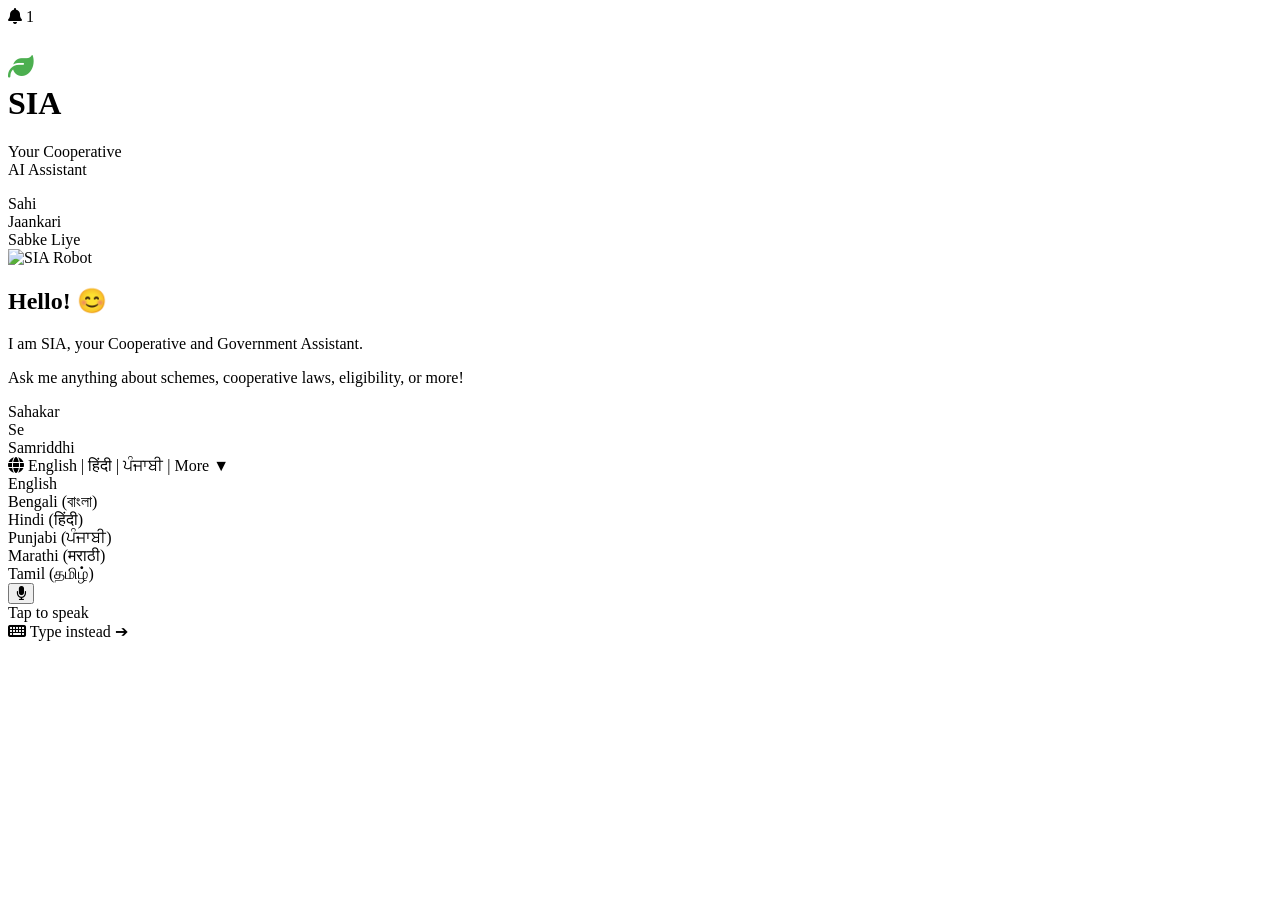
==== frontend/index.html @ 1b1391f3 "Add SIA robot and updated background" ====
<!DOCTYPE html>
<html lang="en">
<head>
    <meta charset="UTF-8">
    <meta name="viewport" content="width=device-width, initial-scale=1.0">
    <title>SIA - Your Cooperative AI Assistant</title>
    <link rel="stylesheet" href="/static/style.css">
    <link href="https://fonts.googleapis.com/css2?family=Caveat:wght@600&family=Poppins:wght@400;500;600;700&display=swap" rel="stylesheet">
    <link rel="stylesheet" href="https://cdnjs.cloudflare.com/ajax/libs/font-awesome/6.4.0/css/all.min.css">
</head>
<body>
    <div class="app-container">
    <div class="background-overlay">
        <div class="inbox-container glass-effect" id="inboxBtn">
            <i class="fa-solid fa-bell"></i>
            <span class="badge" id="messageBadge">1</span>
        </div>
    </div>

        <header class="logo-container fade-in">
            <h1 class="logo-title"><i class="fa-solid fa-leaf" style="color: #4CAF50; font-size: 0.8em; margin-bottom: 5px;"></i><br>SIA</h1>
            <p class="logo-subtitle" data-translate="subtitle">Your Cooperative<br>AI Assistant</p>
        </header>

        <main class="main-content">
            <div class="floating-text left-text fade-in-delayed" data-translate="slogan1">
                Sahi<br>Jaankari<br>Sabke Liye
            </div>

           <div class="robot-container">

    <img src="/static/Chatbot.png"
         alt="SIA Robot"
         class="robot-image float-anim sticker-effect">

    <!-- Animated SIA Face -->
    <div class="sia-face">
        <div class="sia-eyes">
            <span class="eye left-eye"></span>
            <span class="eye right-eye"></span>
        </div>

        <div class="sia-mouth"></div>
    </div>

</div>

            <div class="speech-bubble pop-in">
                <h2 data-translate="hello">Hello! 😊</h2>
                <p class="intro" data-translate="intro">I am SIA, your Cooperative and Government Assistant.</p>
                <p class="description" data-translate="desc">Ask me anything about schemes, cooperative laws, eligibility, or more!</p>
            </div>

            <div class="floating-text right-text fade-in-delayed" data-translate="slogan2">
                Sahakar<br>Se<br>Samriddhi
            </div>
        </main>

        <footer class="bottom-bar slide-up">
            <!-- Replace your existing lang-btn div with this -->
            <div class="control-btn lang-btn glass-effect" id="langBtn">
                <i class="fa-solid fa-globe"></i>
                <span id="selectedLang">English | हिंदी | ਪੰਜਾਬੀ | More ▼</span>
                
                <!-- Updated Dropdown Menu -->
                <div class="dropdown-menu" id="langDropdown">
                    <div class="dropdown-item" data-lang="en">English</div>
                    <div class="dropdown-item" data-lang="bn">Bengali (বাংলা)</div>
                    <div class="dropdown-item" data-lang="hi">Hindi (हिंदी)</div>
                    <div class="dropdown-item" data-lang="pa">Punjabi (ਪੰਜਾਬੀ)</div>
                    <div class="dropdown-item" data-lang="mr">Marathi (मराठी)</div>
                    <div class="dropdown-item" data-lang="ta">Tamil (தமிழ்)</div>
                </div>
            </div>

            <div class="voice-control glass-effect">
                <div class="sound-waves left-waves">
                    <span class="bar"></span><span class="bar"></span><span class="bar"></span><span class="bar"></span>
                </div>
                
                <button class="mic-btn pulse-anim" id="micButton">
                    <i class="fa-solid fa-microphone"></i>
                </button>
                
                <!-- ✅ Removed the duplicate text div below this -->
                <div class="sound-waves right-waves">
                    <div class="tap-text" data-translate="tap">Tap to speak</div>
                </div>
            </div>

            <!-- 1. Add id="typeBtn" to your existing keyboard button -->
            <div class="control-btn keyboard-btn glass-effect" id="typeBtn">
                <i class="fa-solid fa-keyboard"></i>
                <span data-translate="type">Type instead ➔</span>
            </div>

            <!-- ... rest of your code ... -->

        </footer>
    </div>
    <div class="page-transition-overlay-1" id="transitionOverlay"></div>
    <script src="/static/script.js"></script>
</body>
</html>
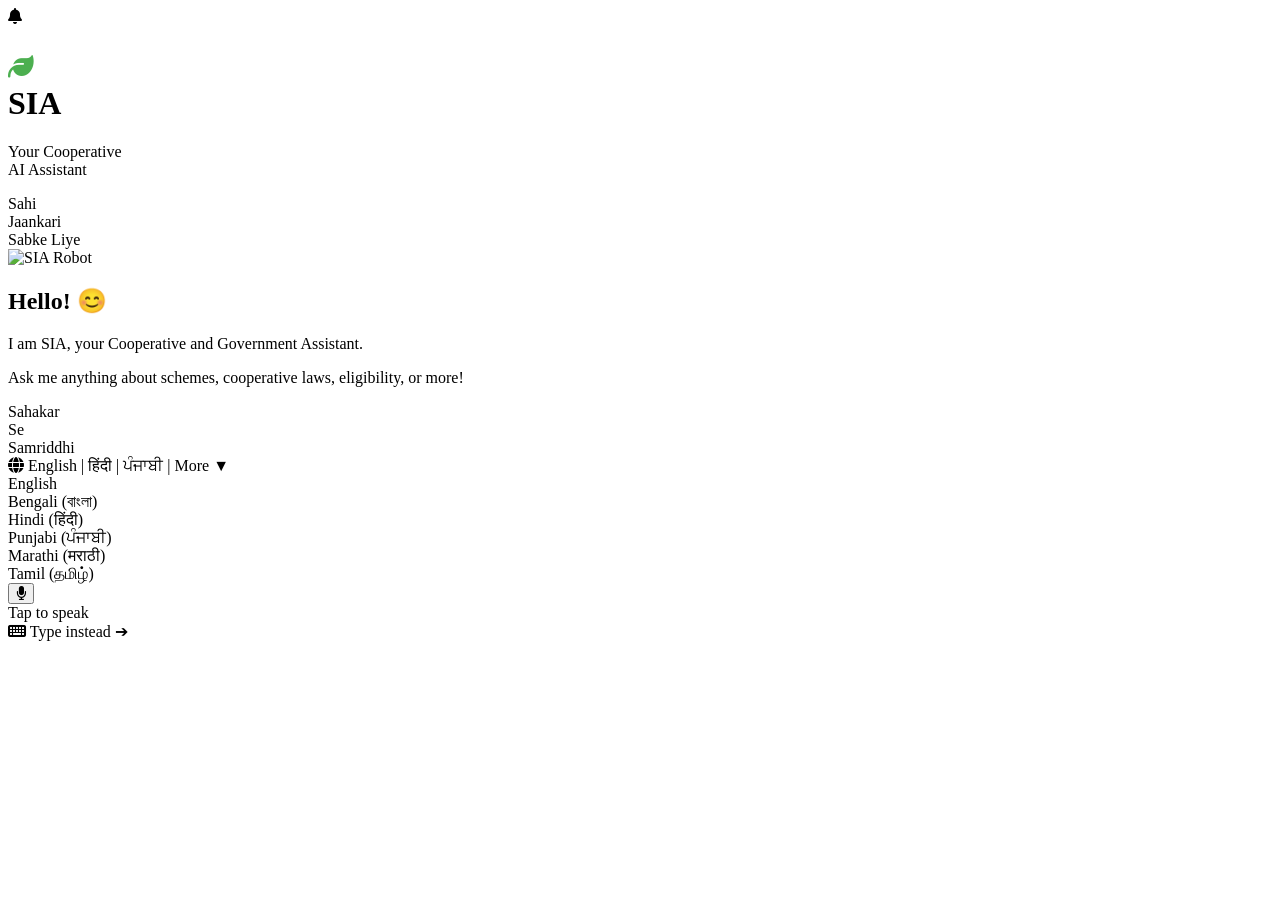
==== commit 8c9b2ad9: "Add dynamic notification badge system" ====
--- a/frontend/index.html
+++ b/frontend/index.html
@@ -12,9 +12,9 @@
     <div class="app-container">
     <div class="background-overlay">
         <div class="inbox-container glass-effect" id="inboxBtn">
-            <i class="fa-solid fa-bell"></i>
-            <span class="badge" id="messageBadge">1</span>
-        </div>
+    <i class="fa-solid fa-bell"></i>
+    <span class="badge" id="messageBadge" style="display: none;"></span>
+</div>
     </div>
 
         <header class="logo-container fade-in">
@@ -31,7 +31,7 @@
 
     <img src="/static/Chatbot.png"
          alt="SIA Robot"
-         class="robot-image float-anim sticker-effect">
+         class="robot-image"
 
     <!-- Animated SIA Face -->
     <div class="sia-face">
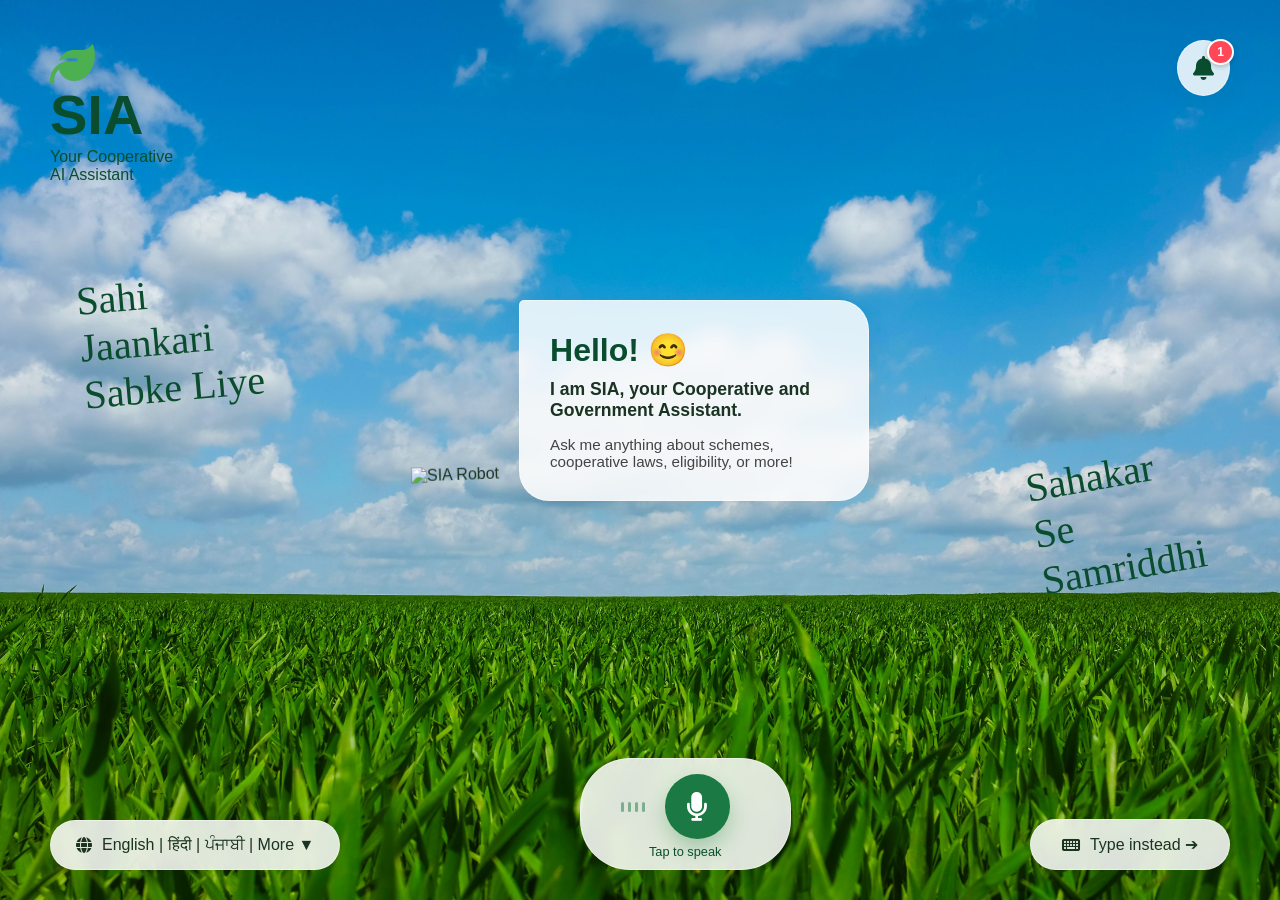
==== commit 460dd36b: "now it me again file modified effect fixed" ====
--- a/frontend/index.html
+++ b/frontend/index.html
@@ -4,7 +4,7 @@
     <meta charset="UTF-8">
     <meta name="viewport" content="width=device-width, initial-scale=1.0">
     <title>SIA - Your Cooperative AI Assistant</title>
-    <link rel="stylesheet" href="/static/style.css">
+    <link rel="stylesheet" href="style.css">
     <link href="https://fonts.googleapis.com/css2?family=Caveat:wght@600&family=Poppins:wght@400;500;600;700&display=swap" rel="stylesheet">
     <link rel="stylesheet" href="https://cdnjs.cloudflare.com/ajax/libs/font-awesome/6.4.0/css/all.min.css">
 </head>
@@ -12,9 +12,9 @@
     <div class="app-container">
     <div class="background-overlay">
         <div class="inbox-container glass-effect" id="inboxBtn">
-    <i class="fa-solid fa-bell"></i>
-    <span class="badge" id="messageBadge" style="display: none;"></span>
-</div>
+            <i class="fa-solid fa-bell"></i>
+            <span class="badge" id="messageBadge">1</span>
+        </div>
     </div>
 
         <header class="logo-container fade-in">
@@ -27,23 +27,9 @@
                 Sahi<br>Jaankari<br>Sabke Liye
             </div>
 
-           <div class="robot-container">
-
-    <img src="/static/Chatbot.png"
-         alt="SIA Robot"
-         class="robot-image"
-
-    <!-- Animated SIA Face -->
-    <div class="sia-face">
-        <div class="sia-eyes">
-            <span class="eye left-eye"></span>
-            <span class="eye right-eye"></span>
-        </div>
-
-        <div class="sia-mouth"></div>
-    </div>
-
-</div>
+            <div class="robot-container">
+                <img src="kokk.png" alt="SIA Robot" class="robot-image float-anim sticker-effect">
+            </div>
 
             <div class="speech-bubble pop-in">
                 <h2 data-translate="hello">Hello! 😊</h2>
@@ -98,7 +84,7 @@
 
         </footer>
     </div>
-    <div class="page-transition-overlay-1" id="transitionOverlay"></div>
-    <script src="/static/script.js"></script>
+    <div class="page-transition-overlay" id="transitionOverlay"></div>
+    <script src="script.js"></script>
 </body>
 </html>
--- a/frontend/style.css
+++ b/frontend/style.css
@@ -0,0 +1,454 @@
+:root {
+    --primary-green: #0a4d2e;
+    --light-green: #eaf6ed;
+    --accent-green: #1b7a43;
+    --text-dark: #1a3322;
+    --glass-bg: rgba(255, 255, 255, 0.85);
+    --glass-border: rgba(255, 255, 255, 0.4);
+}
+
+* {
+    margin: 0;
+    padding: 0;
+    box-sizing: border-box;
+}
+
+body {
+   font-family: 'Poppins', sans-serif;
+    
+    /* 1. Add your image path inside the quotes */
+    background-image: url('pexels-magic-k-24827758-6729124.jpg'); 
+    
+    /* 2. Ensure it covers the whole screen without repeating */
+    background-size: cover;
+    background-position: center;
+    background-repeat: no-repeat;
+    
+    height: 100vh;
+    overflow: hidden;
+    color: var(--text-dark);
+}
+
+/* --- Top Right Inbox --- */
+.inbox-container {
+    position: absolute;
+    top: 40px;
+    right: 50px;
+    padding: 15px;
+    border-radius: 50%; /* Makes it a circle */
+    cursor: pointer;
+    z-index: 20;
+    display: flex;
+    justify-content: center;
+    align-items: center;
+    transition: transform 0.2s ease, background 0.2s;
+}
+
+.inbox-container:hover {
+    transform: translateY(-3px);
+    background: #ffffff;
+}
+
+.inbox-container i {
+    font-size: 1.5rem;
+    color: var(--primary-green);
+}
+
+/* Red Notification Badge */
+.badge {
+    position: absolute;
+    top: -2px;
+    right: -5px;
+    background-color: #ff4757; /* Bright red */
+    color: white;
+    font-family: sans-serif;
+    font-size: 0.75rem;
+    font-weight: bold;
+    padding: 4px 8px;
+    border-radius: 50%;
+    border: 2px solid white; /* Creates separation from the icon */
+    box-shadow: 0 2px 5px rgba(0,0,0,0.2);
+}
+
+.app-container {
+    position: relative;
+    width: 100%;
+    height: 100%;
+    display: flex;
+    flex-direction: column;
+}
+
+/* --- Typography & Branding --- */
+.logo-container {
+    position: absolute;
+    top: 40px;
+    left: 50px;
+    z-index: 10;
+}
+
+.logo-title {
+    font-size: 3.5rem;
+    font-weight: 700;
+    color: var(--primary-green);
+    line-height: 0.8;
+}
+
+.logo-subtitle {
+    font-size: 1rem;
+    font-weight: 500;
+    color: var(--primary-green);
+    margin-top: 10px;
+}
+
+/* Handwritten Texts */
+.floating-text {
+    font-family: 'Caveat', cursive;
+    font-size: 2.5rem;
+    color: var(--primary-green);
+    position: absolute;
+    transform: rotate(-5deg);
+}
+
+.left-text {
+    top: 30%;
+    left: 80px;
+}
+
+.right-text {
+    top: 50%;
+    right: 80px;
+    transform: rotate(-10deg);
+}
+
+/* --- Main Layout --- */
+.main-content {
+    flex: 1;
+    display: flex;
+    justify-content: center;
+    align-items: center;
+    position: relative;
+}
+
+/* Robot */
+.robot-container {
+    z-index: 5;
+    margin-right: 20px;
+    margin-top: 50px;
+    
+}
+
+.sticker-effect {
+    /* 
+      The first four drop-shadows create a thick white outline.
+      The final drop-shadow creates the soft shadow beneath the "sticker".
+    */
+    filter: 
+        drop-shadow(3px 3px 0px white) 
+        drop-shadow(-3px -3px 0px white) 
+        drop-shadow(3px -3px 0px white) 
+        drop-shadow(-3px 3px 0px white)
+        drop-shadow(0px 15px 20px rgba(0, 0, 0, 0.25));
+        
+    /* Optional: Slight rotation to make it look playfully placed */
+    transform: rotate(-2deg);
+}
+
+.robot-image {
+    max-width: 400px;
+    height: auto;
+    filter: drop-shadow(0px 20px 15px rgba(0,0,0,0.15));
+}
+
+/* Speech Bubble */
+.speech-bubble {
+    background: var(--glass-bg);
+    backdrop-filter: blur(10px);
+    border: 1px solid var(--glass-border);
+    padding: 30px;
+    border-radius: 30px;
+    border-top-left-radius: 5px; /* Points toward robot */
+    max-width: 350px;
+    box-shadow: 0 10px 30px rgba(0,0,0,0.05);
+    z-index: 5;
+    margin-bottom: 100px;
+}
+
+.speech-bubble h2 {
+    color: var(--primary-green);
+    font-size: 2rem;
+    margin-bottom: 10px;
+}
+
+.speech-bubble .intro {
+    font-weight: 600;
+    margin-bottom: 15px;
+    font-size: 1.1rem;
+}
+
+.speech-bubble .description {
+    font-size: 0.95rem;
+    color: #444;
+}
+
+/* --- Bottom Bar --- */
+.bottom-bar {
+    position: absolute;
+    bottom: 30px;
+    width: 100%;
+    display: flex;
+    justify-content: space-between;
+    align-items: flex-end;
+    padding: 0 50px;
+    z-index: 10;
+}
+
+.glass-effect {
+    background: var(--glass-bg);
+    backdrop-filter: blur(10px);
+    border: 1px solid var(--glass-border);
+    box-shadow: 0 8px 32px rgba(0,0,0,0.05);
+}
+
+.control-btn {
+    padding: 15px 25px;
+    border-radius: 50px;
+    display: flex;
+    align-items: center;
+    gap: 10px;
+    font-weight: 500;
+    cursor: pointer;
+    transition: transform 0.2s ease, background 0.2s;
+}
+
+/* ✅ ADD THIS NEW BLOCK right below .control-btn */
+.lang-btn, .keyboard-btn {
+    min-width: 200px; /* Forces a consistent width */
+    justify-content: center; /* Keeps the icon and text centered */
+    flex-shrink: 0; /* Prevents the buttons from being squished */
+}
+
+.control-btn:hover {
+    transform: translateY(-3px);
+    background: #ffffff;
+}
+
+/* Voice Control Center */
+.voice-control {
+    display: flex;
+    align-items: center;
+    gap: 20px;
+    padding: 15px 40px;
+    border-radius: 50px;
+    position: relative;
+    padding-bottom: 30px; /* space for text */
+}
+
+.mic-btn {
+    background-color: var(--accent-green);
+    color: white;
+    border: none;
+    width: 65px;
+    height: 65px;
+    border-radius: 50%;
+    font-size: 1.8rem;
+    cursor: pointer;
+    display: flex;
+    justify-content: center;
+    align-items: center;
+    box-shadow: 0 10px 20px rgba(27, 122, 67, 0.3);
+    z-index: 2;
+    transition: background-color 0.3s;
+}
+
+.mic-btn:hover {
+    background-color: var(--primary-green);
+}
+
+.tap-text {
+    position: absolute;
+    bottom: 10px;
+    left: 50%;
+    transform: translateX(-50%);
+    font-size: 0.8rem;
+    font-weight: 500;
+    color: var(--primary-green);
+    white-space: nowrap;
+}
+
+/* Sound Waves */
+.sound-waves {
+    display: flex;
+    align-items: center;
+    gap: 4px;
+    height: 30px;
+}
+
+.bar {
+    width: 3px;
+    background-color: var(--accent-green);
+    border-radius: 3px;
+    height: 10px;
+    opacity: 0.5;
+    transition: height 0.2s ease;
+}
+
+/* --- ANIMATIONS --- */
+
+/* 1. Floating Robot */
+.float-anim {
+    animation: float 4s ease-in-out infinite;
+}
+@keyframes float {
+    0% { transform: translateY(0px); }
+    50% { transform: translateY(-15px); }
+    100% { transform: translateY(0px); }
+}
+
+/* 2. Pulsing Mic */
+.pulse-anim {
+    animation: pulse 2s infinite;
+}
+@keyframes pulse {
+    0% { box-shadow: 0 0 0 0 rgba(27, 122, 67, 0.4); }
+    70% { box-shadow: 0 0 0 15px rgba(27, 122, 67, 0); }
+    100% { box-shadow: 0 0 0 0 rgba(27, 122, 67, 0); }
+}
+
+/* 3. Intro Fades */
+.fade-in { animation: fadeIn 1s ease forwards; }
+.fade-in-delayed { opacity: 0; animation: fadeIn 1s ease 0.5s forwards; }
+.pop-in { opacity: 0; transform: scale(0.9); animation: popIn 0.6s cubic-bezier(0.175, 0.885, 0.32, 1.275) 0.8s forwards; }
+.slide-up { opacity: 0; transform: translateY(30px); animation: slideUp 0.8s ease 0.3s forwards; }
+
+@keyframes fadeIn { to { opacity: 1; } }
+@keyframes popIn { to { opacity: 1; transform: scale(1); } }
+@keyframes slideUp { to { opacity: 1; transform: translateY(0); } }
+
+/* Active listening waves (Triggered via JS) */
+.listening .bar {
+    animation: wave 1s infinite alternate ease-in-out;
+}
+.listening .bar:nth-child(1) { animation-delay: 0.0s; }
+.listening .bar:nth-child(2) { animation-delay: 0.2s; }
+.listening .bar:nth-child(3) { animation-delay: 0.4s; }
+.listening .bar:nth-child(4) { animation-delay: 0.1s; }
+
+@keyframes wave {
+    0% { height: 10px; opacity: 0.5; }
+    100% { height: 25px; opacity: 1; background-color: var(--primary-green); }
+}
+
+/* --- Language Dropdown Menu --- */
+.lang-btn {
+    position: relative; /* Anchors the dropdown to this button */
+}
+
+.dropdown-menu {
+    position: absolute;
+    bottom: 120%; /* Pushes the menu above the button */
+    left: 0;
+    background: var(--glass-bg);
+    backdrop-filter: blur(15px);
+    border: 1px solid var(--glass-border);
+    border-radius: 15px;
+    padding: 10px 0;
+    min-width: 200px;
+    box-shadow: 0 10px 30px rgba(0,0,0,0.1);
+    
+    /* Hidden by default with smooth transition */
+    opacity: 0;
+    visibility: hidden;
+    transform: translateY(15px);
+    transition: all 0.3s cubic-bezier(0.175, 0.885, 0.32, 1.275);
+    z-index: 20;
+}
+
+/* This class will be toggled by JavaScript */
+.dropdown-menu.show {
+    opacity: 1;
+    visibility: visible;
+    transform: translateY(0);
+}
+
+/* Individual Language Options */
+.dropdown-item {
+    padding: 12px 20px;
+    color: var(--text-dark);
+    font-weight: 500;
+    font-size: 0.95rem;
+    cursor: pointer;
+    transition: all 0.3s ease;
+    position: relative;
+}
+
+/* Hover Animation Effects */
+.dropdown-item:hover {
+    background-color: var(--light-green);
+    color: var(--primary-green);
+    padding-left: 28px; /* Slides the text slightly to the right */
+}
+
+/* Green accent line on hover */
+.dropdown-item::before {
+    content: '';
+    position: absolute;
+    left: 0;
+    top: 0;
+    height: 100%;
+    width: 4px;
+    background-color: var(--accent-green);
+    transform: scaleY(0);
+    transform-origin: center;
+    transition: transform 0.3s ease;
+}
+
+.dropdown-item:hover::before {
+    transform: scaleY(1);
+}
+
+
+/*inbox*/
+
+
+/* --- Page Transition Overlay --- */
+/*
+   The origin of the expanding circle is controlled by two CSS custom
+   properties, --origin-x and --origin-y. These are set dynamically via
+   JavaScript (using the triggering element's getBoundingClientRect())
+   right before the "expand" class is added, so the circle always grows
+   outward from whichever button was actually clicked - wherever it is
+   on screen, at any viewport size. The 50% fallback values below are
+   only used if, for some reason, JS hasn't set the variables yet.
+*/
+.page-transition-overlay {
+    position: fixed;
+    top: 0; left: 0;
+    width: 100vw; height: 100vh;
+    background-color: white;
+    z-index: 9999;
+    opacity: 0;
+    visibility: hidden;
+    clip-path: circle(0% at var(--origin-x, 50%) var(--origin-y, 50%)); /* dynamic origin */
+    transition: clip-path 0.7s cubic-bezier(0.645, 0.045, 0.355, 1),
+                opacity 0.2s ease-in;
+}
+
+.page-transition-overlay.expand {
+    opacity: 1;
+    visibility: visible;
+    clip-path: circle(150% at var(--origin-x, 50%) var(--origin-y, 50%));
+}
+
+/* 3. Mic Button Animation (Black Background, origin follows the mic button) */
+.origin-mic {
+    clip-path: circle(0% at var(--origin-x, 50%) var(--origin-y, 90%));
+    background-color: black;
+}
+
+.expand-mic {
+    opacity: 1;
+    visibility: visible;
+    pointer-events: all;
+    clip-path: circle(150% at var(--origin-x, 50%) var(--origin-y, 90%));
+    background-color: black;
+}
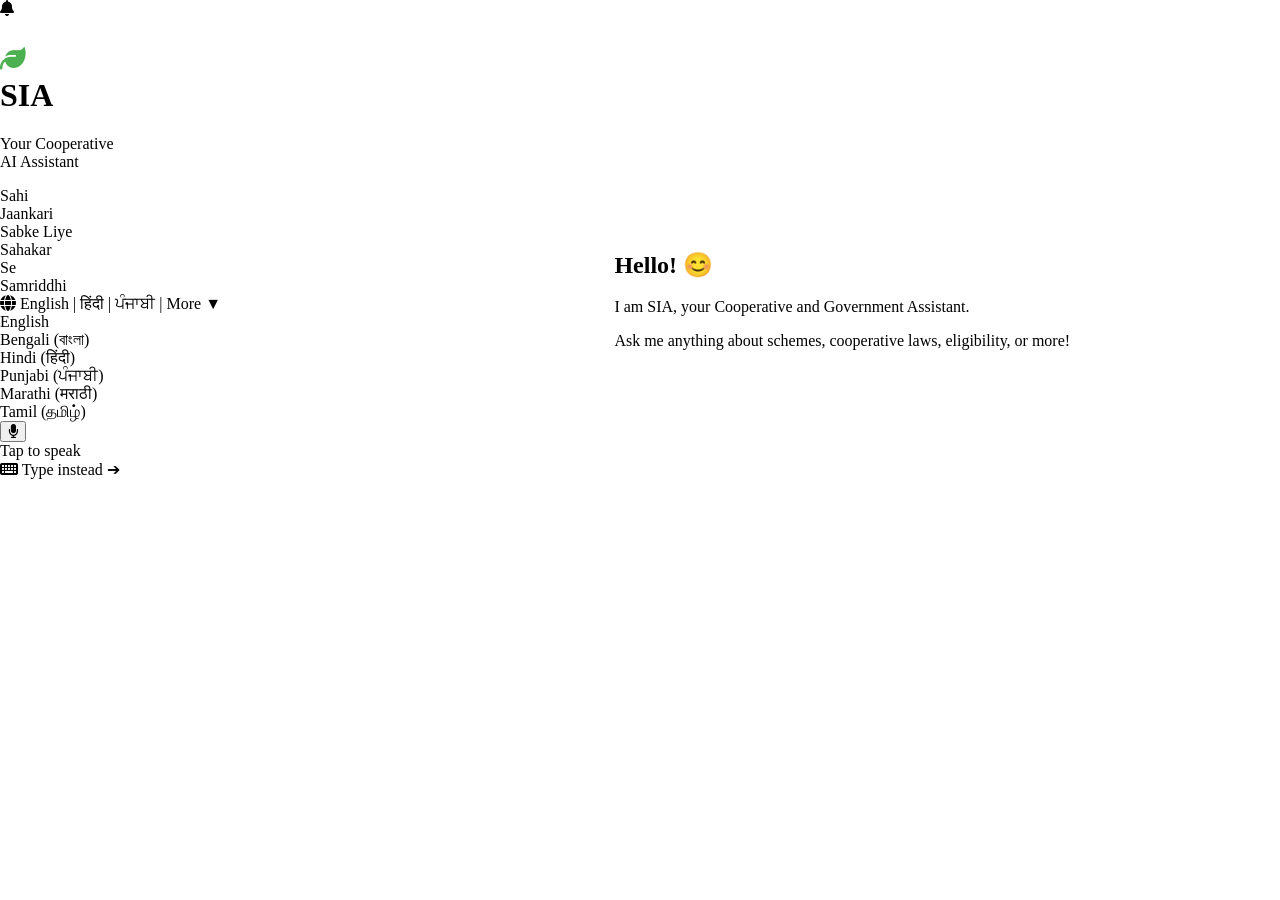
==== commit 23a7f0d5: "Restore recovered backend and frontend changes" ====
--- a/frontend/index.html
+++ b/frontend/index.html
@@ -1,90 +1,290 @@
 <!DOCTYPE html>
 <html lang="en">
+
 <head>
     <meta charset="UTF-8">
     <meta name="viewport" content="width=device-width, initial-scale=1.0">
+
     <title>SIA - Your Cooperative AI Assistant</title>
-    <link rel="stylesheet" href="style.css">
-    <link href="https://fonts.googleapis.com/css2?family=Caveat:wght@600&family=Poppins:wght@400;500;600;700&display=swap" rel="stylesheet">
-    <link rel="stylesheet" href="https://cdnjs.cloudflare.com/ajax/libs/font-awesome/6.4.0/css/all.min.css">
+
+    <link rel="icon" type="image/png" href="/static/Chatbot.png">
+
+    <link rel="stylesheet" href="/static/style.css">
+
+    <link
+        href="https://fonts.googleapis.com/css2?family=Caveat:wght@600&family=Poppins:wght@400;500;600;700&display=swap"
+        rel="stylesheet"
+    >
+
+    <link
+        rel="stylesheet"
+        href="https://cdnjs.cloudflare.com/ajax/libs/font-awesome/6.4.0/css/all.min.css"
+    >
+
+    <style>
+        html,
+        body {
+            width: 100%;
+            height: 100%;
+            margin: 0;
+            overflow: hidden;
+        }
+
+        body {
+            background-image: url("/static/Background.png?v=999") !important;
+            background-size: cover !important;
+            background-position: center !important;
+            background-repeat: no-repeat !important;
+        }
+
+        .robot-container {
+            display: none !important;
+        }
+    </style>
 </head>
+
 <body>
+
     <div class="app-container">
-    <div class="background-overlay">
-        <div class="inbox-container glass-effect" id="inboxBtn">
-            <i class="fa-solid fa-bell"></i>
-            <span class="badge" id="messageBadge">1</span>
+
+        <!-- Notification -->
+        <div class="background-overlay">
+
+            <div
+                class="inbox-container glass-effect"
+                id="inboxBtn"
+                title="Messages"
+            >
+                <i class="fa-solid fa-bell"></i>
+
+                <span
+                    class="badge"
+                    id="messageBadge"
+                    style="display: none;"
+                >
+                    0
+                </span>
+            </div>
+
         </div>
-    </div>
-
+
+
+        <!-- SIA Logo -->
         <header class="logo-container fade-in">
-            <h1 class="logo-title"><i class="fa-solid fa-leaf" style="color: #4CAF50; font-size: 0.8em; margin-bottom: 5px;"></i><br>SIA</h1>
-            <p class="logo-subtitle" data-translate="subtitle">Your Cooperative<br>AI Assistant</p>
+
+            <h1 class="logo-title">
+                <i
+                    class="fa-solid fa-leaf"
+                    style="
+                        color: #4CAF50;
+                        font-size: 0.8em;
+                        margin-bottom: 5px;
+                    "
+                ></i>
+                <br>
+                SIA
+            </h1>
+
+            <p
+                class="logo-subtitle"
+                data-translate="subtitle"
+            >
+                Your Cooperative<br>
+                AI Assistant
+            </p>
+
         </header>
 
+
+        <!-- Main Content -->
         <main class="main-content">
-            <div class="floating-text left-text fade-in-delayed" data-translate="slogan1">
-                Sahi<br>Jaankari<br>Sabke Liye
-            </div>
-
-            <div class="robot-container">
-                <img src="kokk.png" alt="SIA Robot" class="robot-image float-anim sticker-effect">
-            </div>
-
-            <div class="speech-bubble pop-in">
-                <h2 data-translate="hello">Hello! 😊</h2>
-                <p class="intro" data-translate="intro">I am SIA, your Cooperative and Government Assistant.</p>
-                <p class="description" data-translate="desc">Ask me anything about schemes, cooperative laws, eligibility, or more!</p>
-            </div>
-
-            <div class="floating-text right-text fade-in-delayed" data-translate="slogan2">
-                Sahakar<br>Se<br>Samriddhi
-            </div>
-        </main>
-
+
+    <div
+        class="floating-text left-text fade-in-delayed"
+        data-translate="slogan1"
+    >
+        Sahi<br>
+        Jaankari<br>
+        Sabke Liye
+    </div>
+
+    <div class="robot-container"></div>
+
+    <div class="speech-bubble pop-in">
+
+        <h2 data-translate="hello">
+            Hello! 😊
+        </h2>
+
+        <p class="intro" data-translate="intro">
+            I am SIA, your Cooperative and Government Assistant.
+        </p>
+
+        <p class="description" data-translate="desc">
+            Ask me anything about schemes, cooperative laws,
+            eligibility, or more!
+        </p>
+
+    </div>
+
+    <div
+        class="floating-text right-text fade-in-delayed"
+        data-translate="slogan2"
+    >
+        Sahakar<br>
+        Se<br>
+        Samriddhi
+    </div>
+
+</main>
+
+
+        <!-- Bottom Controls -->
         <footer class="bottom-bar slide-up">
-            <!-- Replace your existing lang-btn div with this -->
-            <div class="control-btn lang-btn glass-effect" id="langBtn">
+
+            <!-- Language -->
+            <div
+                class="control-btn lang-btn glass-effect"
+                id="langBtn"
+            >
+
                 <i class="fa-solid fa-globe"></i>
-                <span id="selectedLang">English | हिंदी | ਪੰਜਾਬੀ | More ▼</span>
-                
-                <!-- Updated Dropdown Menu -->
-                <div class="dropdown-menu" id="langDropdown">
-                    <div class="dropdown-item" data-lang="en">English</div>
-                    <div class="dropdown-item" data-lang="bn">Bengali (বাংলা)</div>
-                    <div class="dropdown-item" data-lang="hi">Hindi (हिंदी)</div>
-                    <div class="dropdown-item" data-lang="pa">Punjabi (ਪੰਜਾਬੀ)</div>
-                    <div class="dropdown-item" data-lang="mr">Marathi (मराठी)</div>
-                    <div class="dropdown-item" data-lang="ta">Tamil (தமிழ்)</div>
+
+                <span id="selectedLang">
+                    English | हिंदी | ਪੰਜਾਬੀ | More ▼
+                </span>
+
+                <div
+                    class="dropdown-menu"
+                    id="langDropdown"
+                >
+
+                    <div
+                        class="dropdown-item"
+                        data-lang="en"
+                    >
+                        English
+                    </div>
+
+                    <div
+                        class="dropdown-item"
+                        data-lang="bn"
+                    >
+                        Bengali (বাংলা)
+                    </div>
+
+                    <div
+                        class="dropdown-item"
+                        data-lang="hi"
+                    >
+                        Hindi (हिंदी)
+                    </div>
+
+                    <div
+                        class="dropdown-item"
+                        data-lang="pa"
+                    >
+                        Punjabi (ਪੰਜਾਬੀ)
+                    </div>
+
+                    <div
+                        class="dropdown-item"
+                        data-lang="mr"
+                    >
+                        Marathi (मराठी)
+                    </div>
+
+                    <div
+                        class="dropdown-item"
+                        data-lang="ta"
+                    >
+                        Tamil (தமிழ்)
+                    </div>
+
                 </div>
-            </div>
-
+
+            </div>
+
+
+            <!-- Voice -->
             <div class="voice-control glass-effect">
+
                 <div class="sound-waves left-waves">
-                    <span class="bar"></span><span class="bar"></span><span class="bar"></span><span class="bar"></span>
+                    <span class="bar"></span>
+                    <span class="bar"></span>
+                    <span class="bar"></span>
+                    <span class="bar"></span>
                 </div>
-                
-                <button class="mic-btn pulse-anim" id="micButton">
+
+
+                <button
+                    class="mic-btn pulse-anim"
+                    id="micButton"
+                    type="button"
+                    aria-label="Tap to speak"
+                >
                     <i class="fa-solid fa-microphone"></i>
                 </button>
-                
-                <!-- ✅ Removed the duplicate text div below this -->
+
+
                 <div class="sound-waves right-waves">
-                    <div class="tap-text" data-translate="tap">Tap to speak</div>
+
+                    <div
+                        class="tap-text"
+                        data-translate="tap"
+                    >
+                        Tap to speak
+                    </div>
+
                 </div>
-            </div>
-
-            <!-- 1. Add id="typeBtn" to your existing keyboard button -->
-            <div class="control-btn keyboard-btn glass-effect" id="typeBtn">
+
+            </div>
+
+
+            <!-- Type instead -->
+            <div
+                class="control-btn keyboard-btn glass-effect"
+                id="typeBtn"
+            >
+
                 <i class="fa-solid fa-keyboard"></i>
-                <span data-translate="type">Type instead ➔</span>
-            </div>
-
-            <!-- ... rest of your code ... -->
+
+                <span data-translate="type">
+                    Type instead ➔
+                </span>
+
+            </div>
 
         </footer>
-    </div>
-    <div class="page-transition-overlay" id="transitionOverlay"></div>
-    <script src="script.js"></script>
+
+    </div>
+
+
+    <!-- Page transition -->
+    <div
+        class="page-transition-overlay"
+        id="transitionOverlay"
+    ></div>
+
+
+    <!-- Main JavaScript -->
+    <script src="/static/script.js"></script>
+
+    <style>
+    .main-content {
+        position: relative !important;
+    }
+
+    .speech-bubble {
+        position: absolute !important;
+        left: 48% !important;
+        top: 40% !important;
+        margin: 0 !important;
+        transform: none !important;
+        z-index: 10 !important;
+    }
+</style>
+
 </body>
+
 </html>
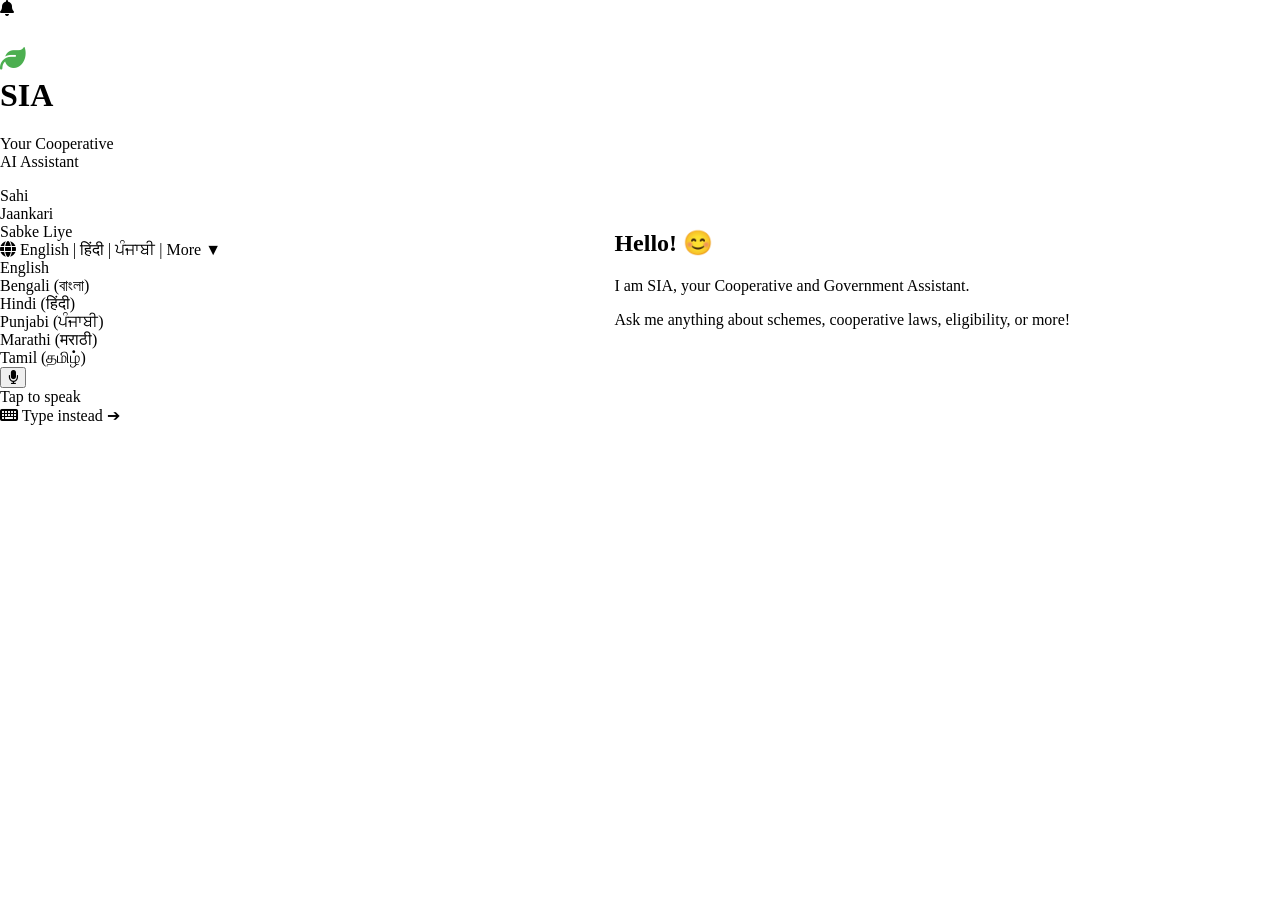
==== commit 10dc8d4b: "Update chatbot frontend and voice responses" ====
--- a/frontend/index.html
+++ b/frontend/index.html
@@ -127,15 +127,6 @@
 
     </div>
 
-    <div
-        class="floating-text right-text fade-in-delayed"
-        data-translate="slogan2"
-    >
-        Sahakar<br>
-        Se<br>
-        Samriddhi
-    </div>
-
 </main>
 
 
@@ -269,6 +260,62 @@
 
     <!-- Main JavaScript -->
     <script src="/static/script.js"></script>
+
+<script>
+    // Wake-word listener for the home page
+    const SpeechRecognition =
+        window.SpeechRecognition || window.webkitSpeechRecognition;
+
+    if (SpeechRecognition) {
+        const wakeRecognition = new SpeechRecognition();
+
+        wakeRecognition.continuous = true;
+        wakeRecognition.interimResults = false;
+        wakeRecognition.lang = "en-IN";
+
+        wakeRecognition.onresult = function (event) {
+            const latestResult =
+                event.results[event.results.length - 1][0].transcript
+                    .toLowerCase()
+                    .trim();
+
+            console.log("Heard:", latestResult);
+
+            if (
+                latestResult.includes("hey sia") ||
+                latestResult.includes("hey see ya") ||
+                latestResult.includes("asia") ||
+                latestResult.includes("a sia")
+                 ) {
+                sessionStorage.setItem("playGreeting", "true");
+
+                window.location.href = "/static/face.html";
+            }
+        };
+
+        wakeRecognition.onerror = function (event) {
+            console.log("Wake-word error:", event.error);
+        };
+
+        wakeRecognition.onend = function () {
+            // Restart listening automatically
+            try {
+                wakeRecognition.start();
+            } catch (error) {
+                console.log("Wake-word restart:", error);
+            }
+        };
+
+        try {
+            wakeRecognition.start();
+            console.log("Say: Hey SIA");
+        } catch (error) {
+            console.log("Wake-word start error:", error);
+        }
+    } else {
+        console.warn("Speech recognition is not supported in this browser.");
+    }
+</script>
 
     <style>
     .main-content {
